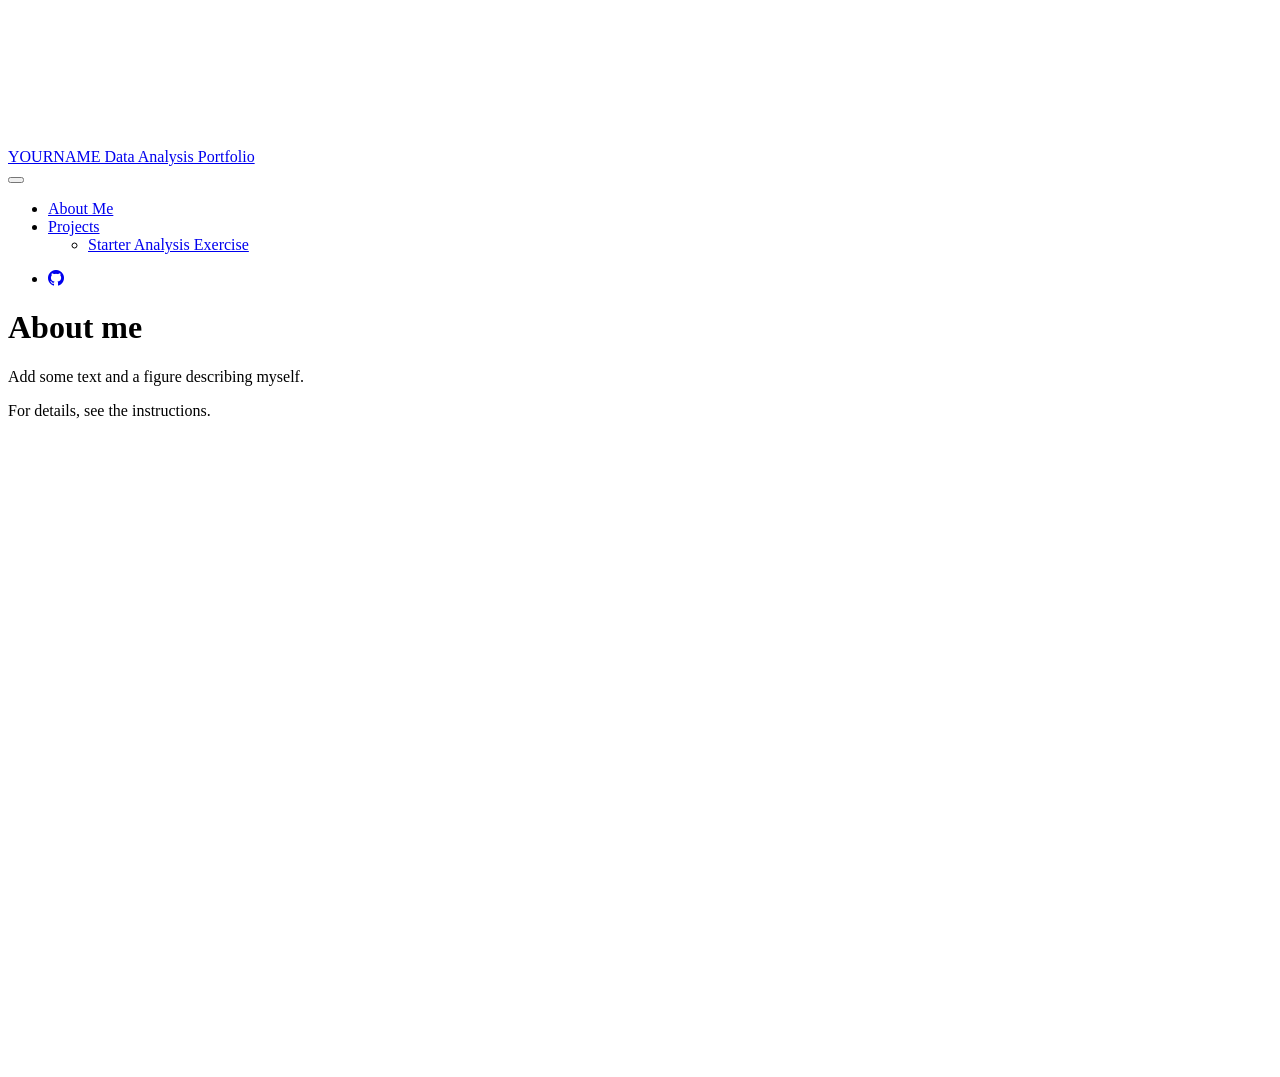
==== docs/aboutme.html @ 46bd7999 "Initial commit" ====
<!DOCTYPE html>
<html xmlns="http://www.w3.org/1999/xhtml" lang="en" xml:lang="en"><head>

<meta charset="utf-8">
<meta name="generator" content="quarto-1.8.26">

<meta name="viewport" content="width=device-width, initial-scale=1.0, user-scalable=yes">


<title>About me – YOURNAME Data Analysis Portfolio</title>
<style>
code{white-space: pre-wrap;}
span.smallcaps{font-variant: small-caps;}
div.columns{display: flex; gap: min(4vw, 1.5em);}
div.column{flex: auto; overflow-x: auto;}
div.hanging-indent{margin-left: 1.5em; text-indent: -1.5em;}
ul.task-list{list-style: none;}
ul.task-list li input[type="checkbox"] {
  width: 0.8em;
  margin: 0 0.8em 0.2em -1em; /* quarto-specific, see https://github.com/quarto-dev/quarto-cli/issues/4556 */ 
  vertical-align: middle;
}
</style>


<script src="site_libs/quarto-nav/quarto-nav.js"></script>
<script src="site_libs/quarto-nav/headroom.min.js"></script>
<script src="site_libs/clipboard/clipboard.min.js"></script>
<script src="site_libs/quarto-search/autocomplete.umd.js"></script>
<script src="site_libs/quarto-search/fuse.min.js"></script>
<script src="site_libs/quarto-search/quarto-search.js"></script>
<meta name="quarto:offset" content="./">
<script src="site_libs/quarto-html/quarto.js" type="module"></script>
<script src="site_libs/quarto-html/tabsets/tabsets.js" type="module"></script>
<script src="site_libs/quarto-html/axe/axe-check.js" type="module"></script>
<script src="site_libs/quarto-html/popper.min.js"></script>
<script src="site_libs/quarto-html/tippy.umd.min.js"></script>
<script src="site_libs/quarto-html/anchor.min.js"></script>
<link href="site_libs/quarto-html/tippy.css" rel="stylesheet">
<link href="site_libs/quarto-html/quarto-syntax-highlighting-587c61ba64f3a5504c4d52d930310e48.css" rel="stylesheet" id="quarto-text-highlighting-styles">
<script src="site_libs/bootstrap/bootstrap.min.js"></script>
<link href="site_libs/bootstrap/bootstrap-icons.css" rel="stylesheet">
<link href="site_libs/bootstrap/bootstrap-e31584831b205ffbb2d98406f31c2a5b.min.css" rel="stylesheet" append-hash="true" id="quarto-bootstrap" data-mode="light">
<script id="quarto-search-options" type="application/json">{
  "location": "navbar",
  "copy-button": false,
  "collapse-after": 3,
  "panel-placement": "end",
  "type": "overlay",
  "limit": 50,
  "keyboard-shortcut": [
    "f",
    "/",
    "s"
  ],
  "show-item-context": false,
  "language": {
    "search-no-results-text": "No results",
    "search-matching-documents-text": "matching documents",
    "search-copy-link-title": "Copy link to search",
    "search-hide-matches-text": "Hide additional matches",
    "search-more-match-text": "more match in this document",
    "search-more-matches-text": "more matches in this document",
    "search-clear-button-title": "Clear",
    "search-text-placeholder": "",
    "search-detached-cancel-button-title": "Cancel",
    "search-submit-button-title": "Submit",
    "search-label": "Search"
  }
}</script>


<link rel="stylesheet" href="styles.css">
</head>

<body class="nav-fixed fullcontent quarto-light">

<div id="quarto-search-results"></div>
  <header id="quarto-header" class="headroom fixed-top">
    <nav class="navbar navbar-expand-lg " data-bs-theme="dark">
      <div class="navbar-container container-fluid">
      <div class="navbar-brand-container mx-auto">
    <a class="navbar-brand" href="./index.html">
    <span class="navbar-title">YOURNAME Data Analysis Portfolio</span>
    </a>
  </div>
            <div id="quarto-search" class="" title="Search"></div>
          <button class="navbar-toggler" type="button" data-bs-toggle="collapse" data-bs-target="#navbarCollapse" aria-controls="navbarCollapse" role="menu" aria-expanded="false" aria-label="Toggle navigation" onclick="if (window.quartoToggleHeadroom) { window.quartoToggleHeadroom(); }">
  <span class="navbar-toggler-icon"></span>
</button>
          <div class="collapse navbar-collapse" id="navbarCollapse">
            <ul class="navbar-nav navbar-nav-scroll me-auto">
  <li class="nav-item">
    <a class="nav-link active" href="./aboutme.html" aria-current="page"> 
<span class="menu-text">About Me</span></a>
  </li>  
  <li class="nav-item dropdown ">
    <a class="nav-link dropdown-toggle" href="#" id="nav-menu-projects" role="link" data-bs-toggle="dropdown" aria-expanded="false">
 <span class="menu-text">Projects</span>
    </a>
    <ul class="dropdown-menu" aria-labelledby="nav-menu-projects">    
        <li>
    <a class="dropdown-item" href="./starter-analysis-exercise/starter-analysis-exercise.html">
 <span class="dropdown-text">Starter Analysis Exercise</span></a>
  </li>  
    </ul>
  </li>
</ul>
            <ul class="navbar-nav navbar-nav-scroll ms-auto">
  <li class="nav-item compact">
    <a class="nav-link" href="./URL-TO-THIS-REPOSITORY-HERE"> <i class="bi bi-github" role="img">
</i> 
<span class="menu-text"></span></a>
  </li>  
</ul>
          </div> <!-- /navcollapse -->
            <div class="quarto-navbar-tools">
</div>
      </div> <!-- /container-fluid -->
    </nav>
</header>
<!-- content -->
<div id="quarto-content" class="quarto-container page-columns page-rows-contents page-layout-article page-navbar">
<!-- sidebar -->
<!-- margin-sidebar -->
    
<!-- main -->
<main class="content" id="quarto-document-content">

<header id="title-block-header" class="quarto-title-block default">
<div class="quarto-title">
<h1 class="title">About me</h1>
</div>



<div class="quarto-title-meta">

    
  
    
  </div>
  


</header>


<p>Add some text and a figure describing myself.</p>
<p>For details, see the instructions.</p>



</main> <!-- /main -->
<script id="quarto-html-after-body" type="application/javascript">
  window.document.addEventListener("DOMContentLoaded", function (event) {
    const icon = "";
    const anchorJS = new window.AnchorJS();
    anchorJS.options = {
      placement: 'right',
      icon: icon
    };
    anchorJS.add('.anchored');
    const isCodeAnnotation = (el) => {
      for (const clz of el.classList) {
        if (clz.startsWith('code-annotation-')) {                     
          return true;
        }
      }
      return false;
    }
    const onCopySuccess = function(e) {
      // button target
      const button = e.trigger;
      // don't keep focus
      button.blur();
      // flash "checked"
      button.classList.add('code-copy-button-checked');
      var currentTitle = button.getAttribute("title");
      button.setAttribute("title", "Copied!");
      let tooltip;
      if (window.bootstrap) {
        button.setAttribute("data-bs-toggle", "tooltip");
        button.setAttribute("data-bs-placement", "left");
        button.setAttribute("data-bs-title", "Copied!");
        tooltip = new bootstrap.Tooltip(button, 
          { trigger: "manual", 
            customClass: "code-copy-button-tooltip",
            offset: [0, -8]});
        tooltip.show();    
      }
      setTimeout(function() {
        if (tooltip) {
          tooltip.hide();
          button.removeAttribute("data-bs-title");
          button.removeAttribute("data-bs-toggle");
          button.removeAttribute("data-bs-placement");
        }
        button.setAttribute("title", currentTitle);
        button.classList.remove('code-copy-button-checked');
      }, 1000);
      // clear code selection
      e.clearSelection();
    }
    const getTextToCopy = function(trigger) {
      const outerScaffold = trigger.parentElement.cloneNode(true);
      const codeEl = outerScaffold.querySelector('code');
      for (const childEl of codeEl.children) {
        if (isCodeAnnotation(childEl)) {
          childEl.remove();
        }
      }
      return codeEl.innerText;
    }
    const clipboard = new window.ClipboardJS('.code-copy-button:not([data-in-quarto-modal])', {
      text: getTextToCopy
    });
    clipboard.on('success', onCopySuccess);
    if (window.document.getElementById('quarto-embedded-source-code-modal')) {
      const clipboardModal = new window.ClipboardJS('.code-copy-button[data-in-quarto-modal]', {
        text: getTextToCopy,
        container: window.document.getElementById('quarto-embedded-source-code-modal')
      });
      clipboardModal.on('success', onCopySuccess);
    }
      var localhostRegex = new RegExp(/^(?:http|https):\/\/localhost\:?[0-9]*\//);
      var mailtoRegex = new RegExp(/^mailto:/);
        var filterRegex = new RegExp('/' + window.location.host + '/');
      var isInternal = (href) => {
          return filterRegex.test(href) || localhostRegex.test(href) || mailtoRegex.test(href);
      }
      // Inspect non-navigation links and adorn them if external
     var links = window.document.querySelectorAll('a[href]:not(.nav-link):not(.navbar-brand):not(.toc-action):not(.sidebar-link):not(.sidebar-item-toggle):not(.pagination-link):not(.no-external):not([aria-hidden]):not(.dropdown-item):not(.quarto-navigation-tool):not(.about-link)');
      for (var i=0; i<links.length; i++) {
        const link = links[i];
        if (!isInternal(link.href)) {
          // undo the damage that might have been done by quarto-nav.js in the case of
          // links that we want to consider external
          if (link.dataset.originalHref !== undefined) {
            link.href = link.dataset.originalHref;
          }
        }
      }
    function tippyHover(el, contentFn, onTriggerFn, onUntriggerFn) {
      const config = {
        allowHTML: true,
        maxWidth: 500,
        delay: 100,
        arrow: false,
        appendTo: function(el) {
            return el.parentElement;
        },
        interactive: true,
        interactiveBorder: 10,
        theme: 'quarto',
        placement: 'bottom-start',
      };
      if (contentFn) {
        config.content = contentFn;
      }
      if (onTriggerFn) {
        config.onTrigger = onTriggerFn;
      }
      if (onUntriggerFn) {
        config.onUntrigger = onUntriggerFn;
      }
      window.tippy(el, config); 
    }
    const noterefs = window.document.querySelectorAll('a[role="doc-noteref"]');
    for (var i=0; i<noterefs.length; i++) {
      const ref = noterefs[i];
      tippyHover(ref, function() {
        // use id or data attribute instead here
        let href = ref.getAttribute('data-footnote-href') || ref.getAttribute('href');
        try { href = new URL(href).hash; } catch {}
        const id = href.replace(/^#\/?/, "");
        const note = window.document.getElementById(id);
        if (note) {
          return note.innerHTML;
        } else {
          return "";
        }
      });
    }
    const xrefs = window.document.querySelectorAll('a.quarto-xref');
    const processXRef = (id, note) => {
      // Strip column container classes
      const stripColumnClz = (el) => {
        el.classList.remove("page-full", "page-columns");
        if (el.children) {
          for (const child of el.children) {
            stripColumnClz(child);
          }
        }
      }
      stripColumnClz(note)
      if (id === null || id.startsWith('sec-')) {
        // Special case sections, only their first couple elements
        const container = document.createElement("div");
        if (note.children && note.children.length > 2) {
          container.appendChild(note.children[0].cloneNode(true));
          for (let i = 1; i < note.children.length; i++) {
            const child = note.children[i];
            if (child.tagName === "P" && child.innerText === "") {
              continue;
            } else {
              container.appendChild(child.cloneNode(true));
              break;
            }
          }
          if (window.Quarto?.typesetMath) {
            window.Quarto.typesetMath(container);
          }
          return container.innerHTML
        } else {
          if (window.Quarto?.typesetMath) {
            window.Quarto.typesetMath(note);
          }
          return note.innerHTML;
        }
      } else {
        // Remove any anchor links if they are present
        const anchorLink = note.querySelector('a.anchorjs-link');
        if (anchorLink) {
          anchorLink.remove();
        }
        if (window.Quarto?.typesetMath) {
          window.Quarto.typesetMath(note);
        }
        if (note.classList.contains("callout")) {
          return note.outerHTML;
        } else {
          return note.innerHTML;
        }
      }
    }
    for (var i=0; i<xrefs.length; i++) {
      const xref = xrefs[i];
      tippyHover(xref, undefined, function(instance) {
        instance.disable();
        let url = xref.getAttribute('href');
        let hash = undefined; 
        if (url.startsWith('#')) {
          hash = url;
        } else {
          try { hash = new URL(url).hash; } catch {}
        }
        if (hash) {
          const id = hash.replace(/^#\/?/, "");
          const note = window.document.getElementById(id);
          if (note !== null) {
            try {
              const html = processXRef(id, note.cloneNode(true));
              instance.setContent(html);
            } finally {
              instance.enable();
              instance.show();
            }
          } else {
            // See if we can fetch this
            fetch(url.split('#')[0])
            .then(res => res.text())
            .then(html => {
              const parser = new DOMParser();
              const htmlDoc = parser.parseFromString(html, "text/html");
              const note = htmlDoc.getElementById(id);
              if (note !== null) {
                const html = processXRef(id, note);
                instance.setContent(html);
              } 
            }).finally(() => {
              instance.enable();
              instance.show();
            });
          }
        } else {
          // See if we can fetch a full url (with no hash to target)
          // This is a special case and we should probably do some content thinning / targeting
          fetch(url)
          .then(res => res.text())
          .then(html => {
            const parser = new DOMParser();
            const htmlDoc = parser.parseFromString(html, "text/html");
            const note = htmlDoc.querySelector('main.content');
            if (note !== null) {
              // This should only happen for chapter cross references
              // (since there is no id in the URL)
              // remove the first header
              if (note.children.length > 0 && note.children[0].tagName === "HEADER") {
                note.children[0].remove();
              }
              const html = processXRef(null, note);
              instance.setContent(html);
            } 
          }).finally(() => {
            instance.enable();
            instance.show();
          });
        }
      }, function(instance) {
      });
    }
        let selectedAnnoteEl;
        const selectorForAnnotation = ( cell, annotation) => {
          let cellAttr = 'data-code-cell="' + cell + '"';
          let lineAttr = 'data-code-annotation="' +  annotation + '"';
          const selector = 'span[' + cellAttr + '][' + lineAttr + ']';
          return selector;
        }
        const selectCodeLines = (annoteEl) => {
          const doc = window.document;
          const targetCell = annoteEl.getAttribute("data-target-cell");
          const targetAnnotation = annoteEl.getAttribute("data-target-annotation");
          const annoteSpan = window.document.querySelector(selectorForAnnotation(targetCell, targetAnnotation));
          const lines = annoteSpan.getAttribute("data-code-lines").split(",");
          const lineIds = lines.map((line) => {
            return targetCell + "-" + line;
          })
          let top = null;
          let height = null;
          let parent = null;
          if (lineIds.length > 0) {
              //compute the position of the single el (top and bottom and make a div)
              const el = window.document.getElementById(lineIds[0]);
              top = el.offsetTop;
              height = el.offsetHeight;
              parent = el.parentElement.parentElement;
            if (lineIds.length > 1) {
              const lastEl = window.document.getElementById(lineIds[lineIds.length - 1]);
              const bottom = lastEl.offsetTop + lastEl.offsetHeight;
              height = bottom - top;
            }
            if (top !== null && height !== null && parent !== null) {
              // cook up a div (if necessary) and position it 
              let div = window.document.getElementById("code-annotation-line-highlight");
              if (div === null) {
                div = window.document.createElement("div");
                div.setAttribute("id", "code-annotation-line-highlight");
                div.style.position = 'absolute';
                parent.appendChild(div);
              }
              div.style.top = top - 2 + "px";
              div.style.height = height + 4 + "px";
              div.style.left = 0;
              let gutterDiv = window.document.getElementById("code-annotation-line-highlight-gutter");
              if (gutterDiv === null) {
                gutterDiv = window.document.createElement("div");
                gutterDiv.setAttribute("id", "code-annotation-line-highlight-gutter");
                gutterDiv.style.position = 'absolute';
                const codeCell = window.document.getElementById(targetCell);
                const gutter = codeCell.querySelector('.code-annotation-gutter');
                gutter.appendChild(gutterDiv);
              }
              gutterDiv.style.top = top - 2 + "px";
              gutterDiv.style.height = height + 4 + "px";
            }
            selectedAnnoteEl = annoteEl;
          }
        };
        const unselectCodeLines = () => {
          const elementsIds = ["code-annotation-line-highlight", "code-annotation-line-highlight-gutter"];
          elementsIds.forEach((elId) => {
            const div = window.document.getElementById(elId);
            if (div) {
              div.remove();
            }
          });
          selectedAnnoteEl = undefined;
        };
          // Handle positioning of the toggle
      window.addEventListener(
        "resize",
        throttle(() => {
          elRect = undefined;
          if (selectedAnnoteEl) {
            selectCodeLines(selectedAnnoteEl);
          }
        }, 10)
      );
      function throttle(fn, ms) {
      let throttle = false;
      let timer;
        return (...args) => {
          if(!throttle) { // first call gets through
              fn.apply(this, args);
              throttle = true;
          } else { // all the others get throttled
              if(timer) clearTimeout(timer); // cancel #2
              timer = setTimeout(() => {
                fn.apply(this, args);
                timer = throttle = false;
              }, ms);
          }
        };
      }
        // Attach click handler to the DT
        const annoteDls = window.document.querySelectorAll('dt[data-target-cell]');
        for (const annoteDlNode of annoteDls) {
          annoteDlNode.addEventListener('click', (event) => {
            const clickedEl = event.target;
            if (clickedEl !== selectedAnnoteEl) {
              unselectCodeLines();
              const activeEl = window.document.querySelector('dt[data-target-cell].code-annotation-active');
              if (activeEl) {
                activeEl.classList.remove('code-annotation-active');
              }
              selectCodeLines(clickedEl);
              clickedEl.classList.add('code-annotation-active');
            } else {
              // Unselect the line
              unselectCodeLines();
              clickedEl.classList.remove('code-annotation-active');
            }
          });
        }
    const findCites = (el) => {
      const parentEl = el.parentElement;
      if (parentEl) {
        const cites = parentEl.dataset.cites;
        if (cites) {
          return {
            el,
            cites: cites.split(' ')
          };
        } else {
          return findCites(el.parentElement)
        }
      } else {
        return undefined;
      }
    };
    var bibliorefs = window.document.querySelectorAll('a[role="doc-biblioref"]');
    for (var i=0; i<bibliorefs.length; i++) {
      const ref = bibliorefs[i];
      const citeInfo = findCites(ref);
      if (citeInfo) {
        tippyHover(citeInfo.el, function() {
          var popup = window.document.createElement('div');
          citeInfo.cites.forEach(function(cite) {
            var citeDiv = window.document.createElement('div');
            citeDiv.classList.add('hanging-indent');
            citeDiv.classList.add('csl-entry');
            var biblioDiv = window.document.getElementById('ref-' + cite);
            if (biblioDiv) {
              citeDiv.innerHTML = biblioDiv.innerHTML;
            }
            popup.appendChild(citeDiv);
          });
          return popup.innerHTML;
        });
      }
    }
  });
  </script>
</div> <!-- /content -->




</body></html>
---- docs/site_libs/quarto-html/tippy.css ----
.tippy-box[data-animation=fade][data-state=hidden]{opacity:0}[data-tippy-root]{max-width:calc(100vw - 10px)}.tippy-box{position:relative;background-color:#333;color:#fff;border-radius:4px;font-size:14px;line-height:1.4;white-space:normal;outline:0;transition-property:transform,visibility,opacity}.tippy-box[data-placement^=top]>.tippy-arrow{bottom:0}.tippy-box[data-placement^=top]>.tippy-arrow:before{bottom:-7px;left:0;border-width:8px 8px 0;border-top-color:initial;transform-origin:center top}.tippy-box[data-placement^=bottom]>.tippy-arrow{top:0}.tippy-box[data-placement^=bottom]>.tippy-arrow:before{top:-7px;left:0;border-width:0 8px 8px;border-bottom-color:initial;transform-origin:center bottom}.tippy-box[data-placement^=left]>.tippy-arrow{right:0}.tippy-box[data-placement^=left]>.tippy-arrow:before{border-width:8px 0 8px 8px;border-left-color:initial;right:-7px;transform-origin:center left}.tippy-box[data-placement^=right]>.tippy-arrow{left:0}.tippy-box[data-placement^=right]>.tippy-arrow:before{left:-7px;border-width:8px 8px 8px 0;border-right-color:initial;transform-origin:center right}.tippy-box[data-inertia][data-state=visible]{transition-timing-function:cubic-bezier(.54,1.5,.38,1.11)}.tippy-arrow{width:16px;height:16px;color:#333}.tippy-arrow:before{content:"";position:absolute;border-color:transparent;border-style:solid}.tippy-content{position:relative;padding:5px 9px;z-index:1}
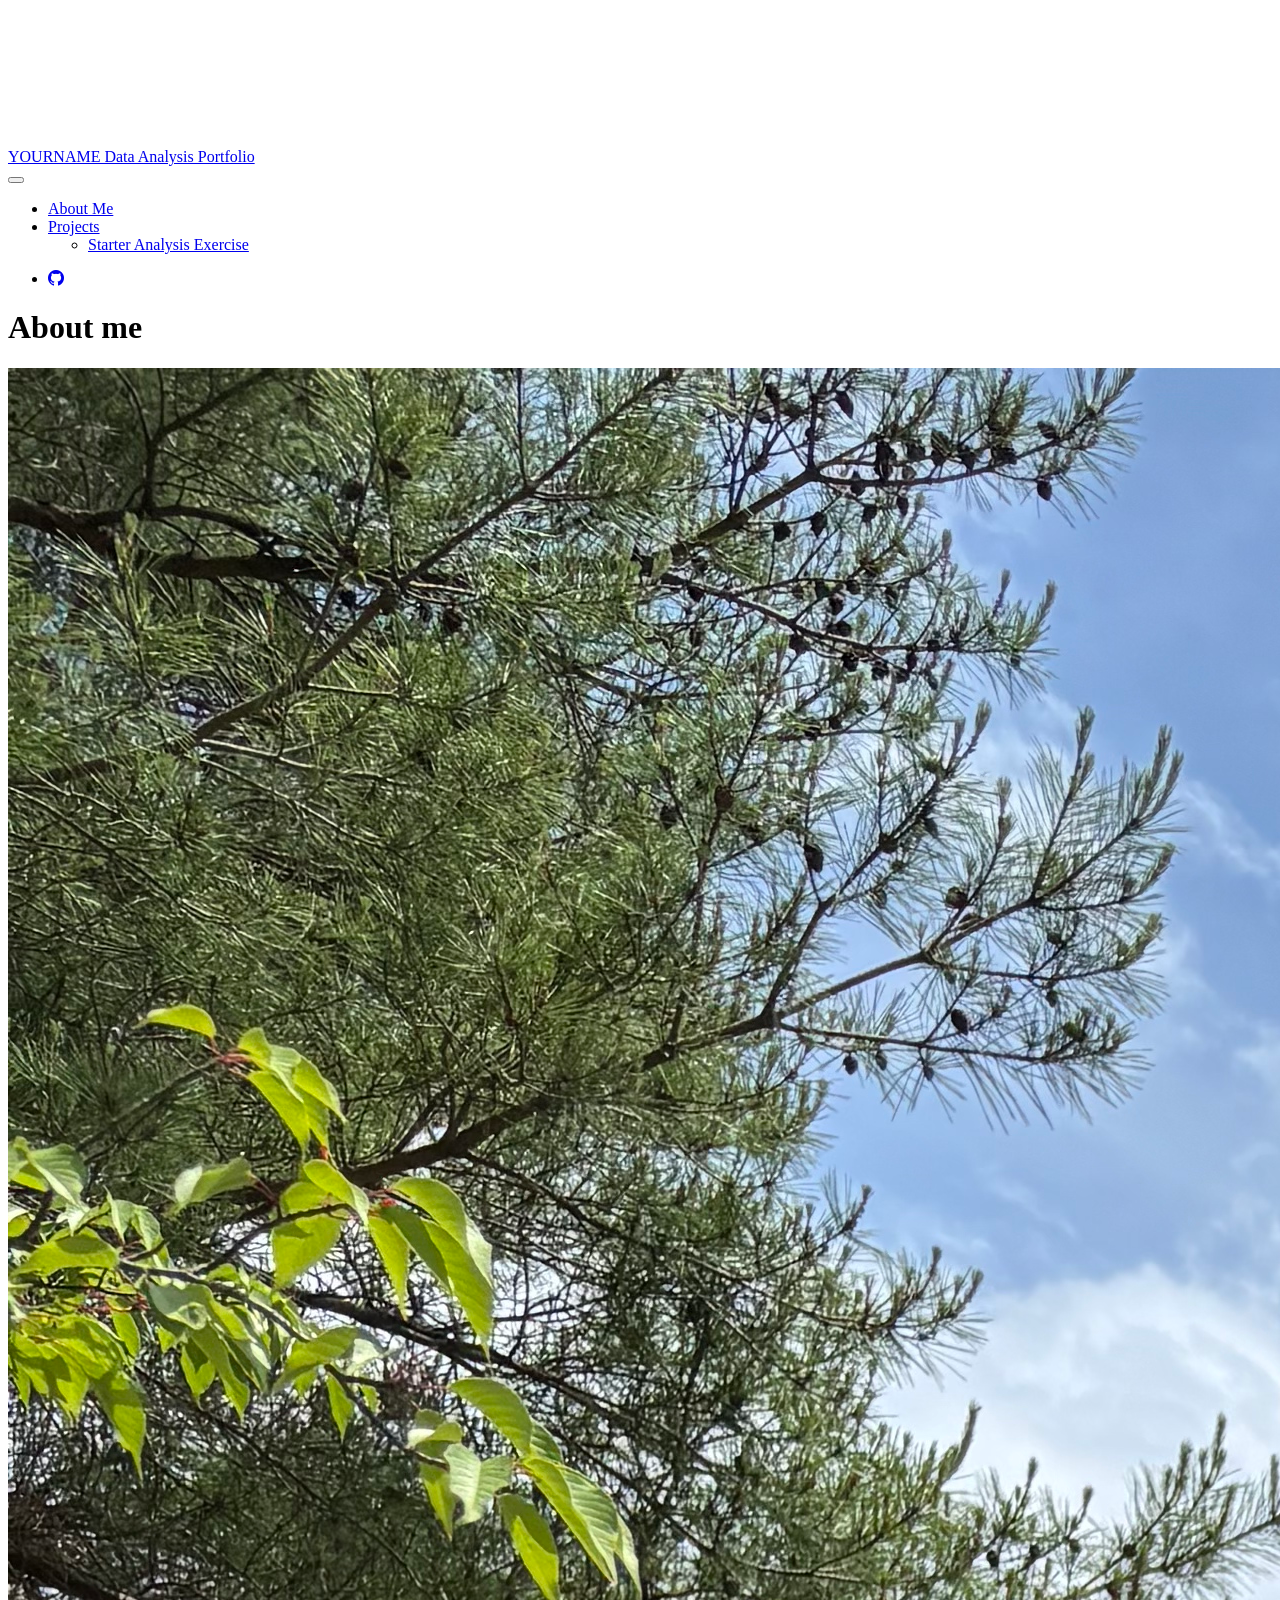
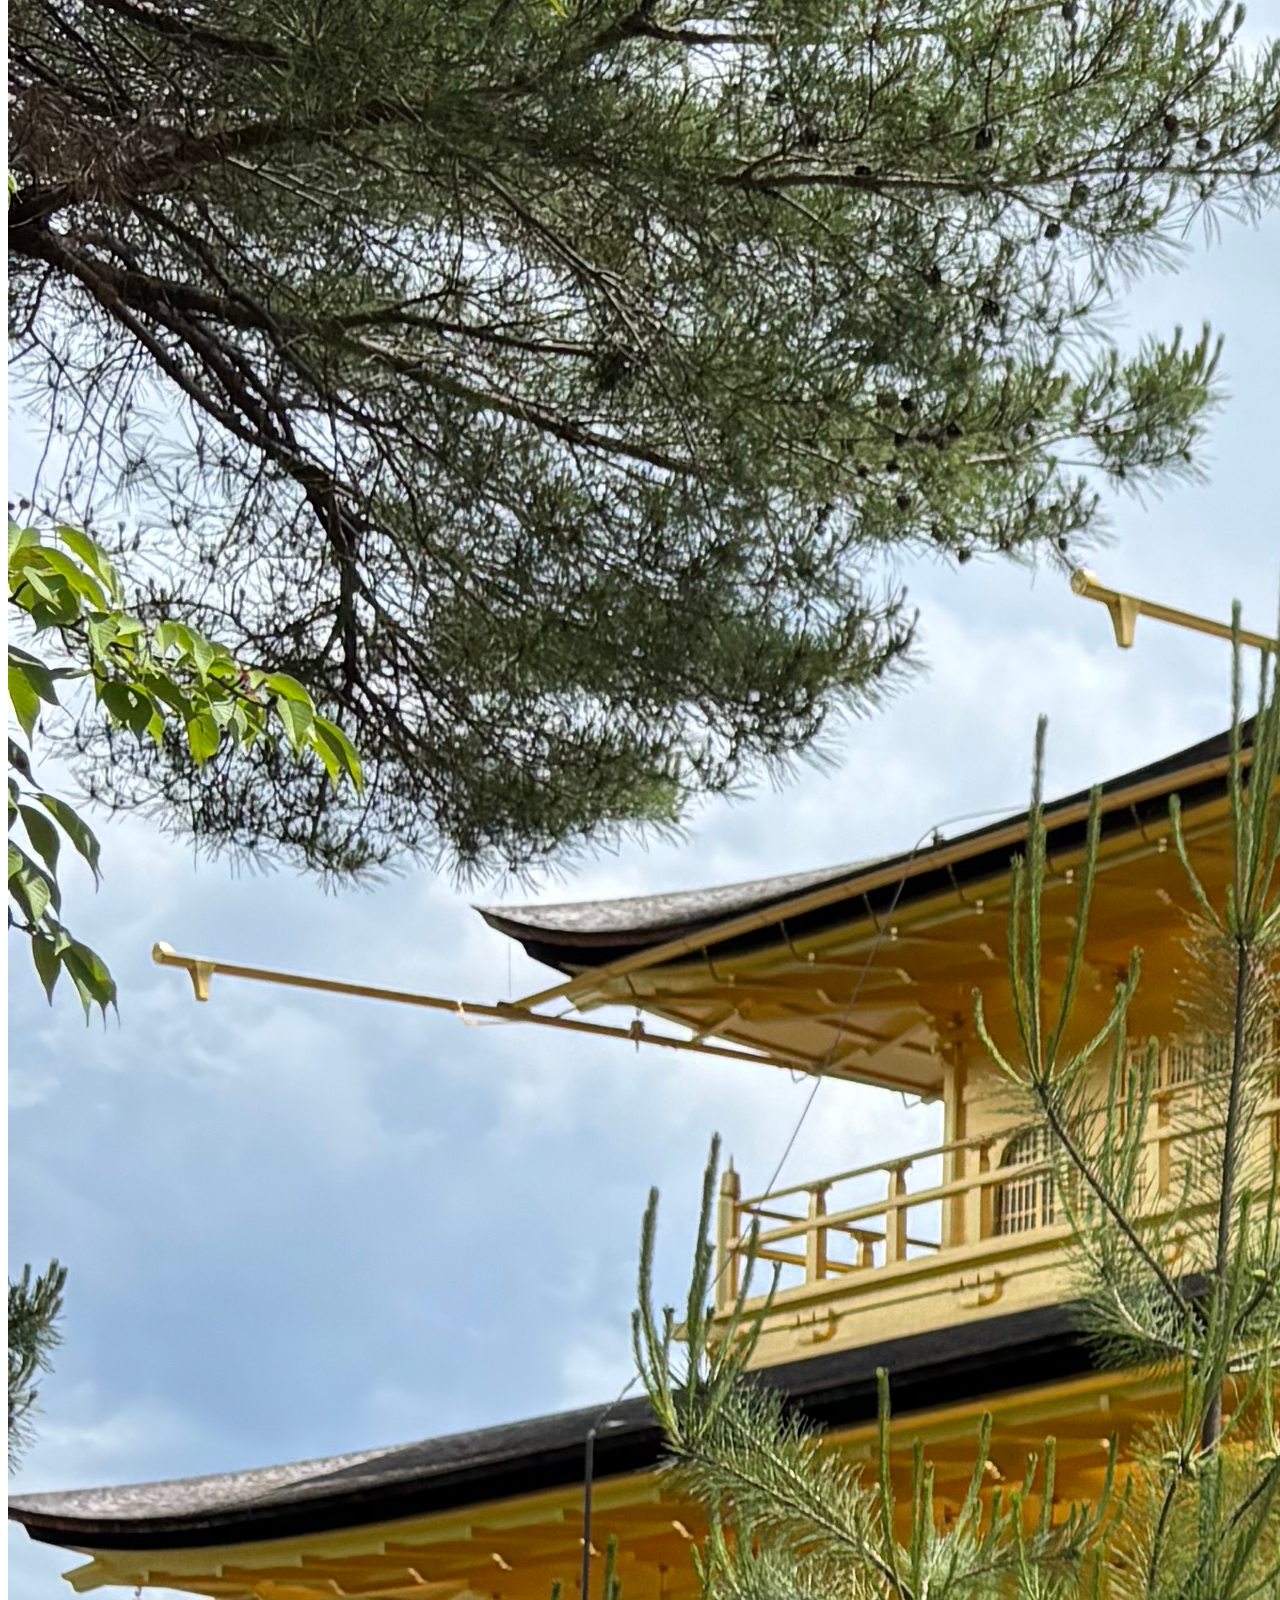
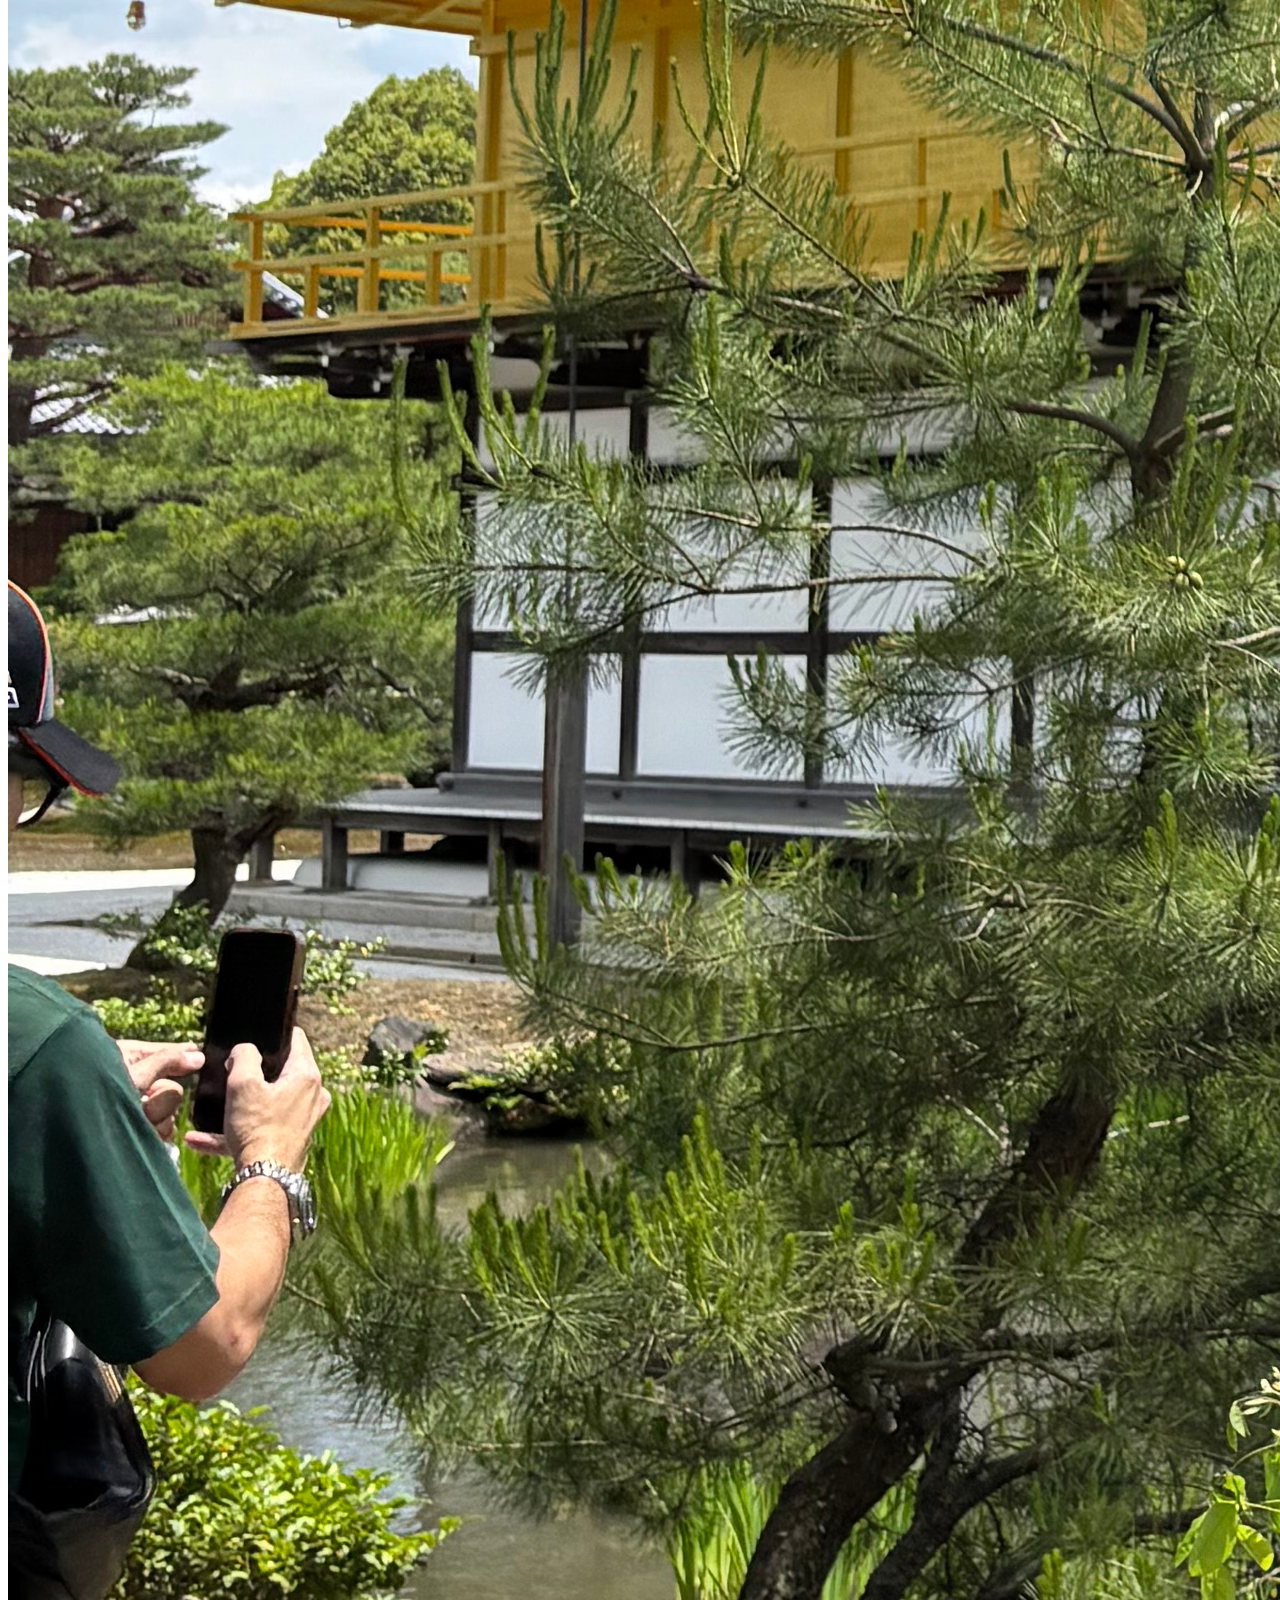
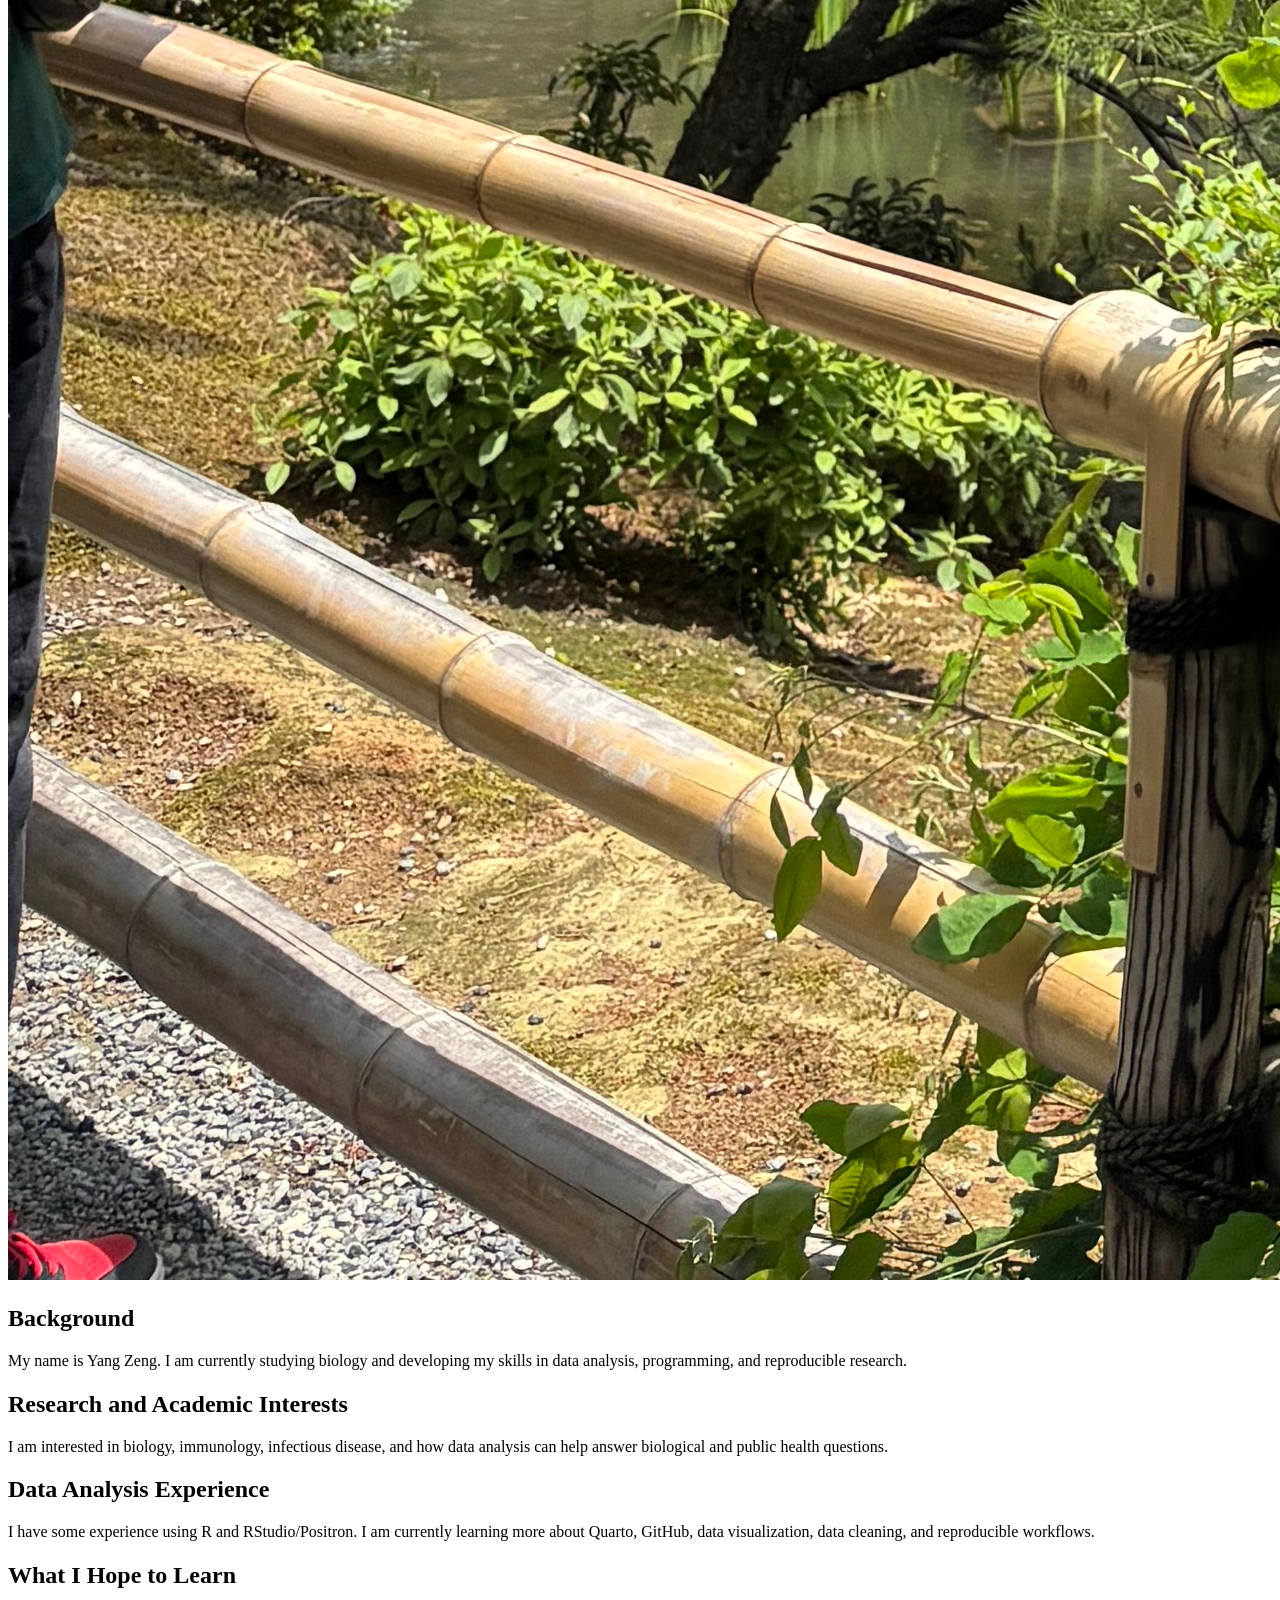
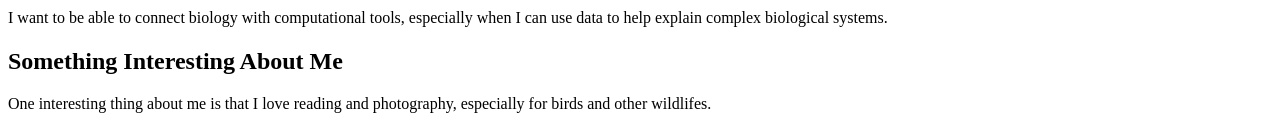
==== commit 2b441306: "Customize portfolio website" ====
--- a/docs/aboutme.html
+++ b/docs/aboutme.html
@@ -2,13 +2,16 @@
 <html xmlns="http://www.w3.org/1999/xhtml" lang="en" xml:lang="en"><head>
 
 <meta charset="utf-8">
-<meta name="generator" content="quarto-1.8.26">
+<meta name="generator" content="quarto-1.9.38">
 
 <meta name="viewport" content="width=device-width, initial-scale=1.0, user-scalable=yes">
 
 
 <title>About me – YOURNAME Data Analysis Portfolio</title>
 <style>
+/* Default styles provided by pandoc.
+** See https://pandoc.org/MANUAL.html#variables-for-html for config info.
+*/
 code{white-space: pre-wrap;}
 span.smallcaps{font-variant: small-caps;}
 div.columns{display: flex; gap: min(4vw, 1.5em);}
@@ -32,15 +35,14 @@
 <meta name="quarto:offset" content="./">
 <script src="site_libs/quarto-html/quarto.js" type="module"></script>
 <script src="site_libs/quarto-html/tabsets/tabsets.js" type="module"></script>
-<script src="site_libs/quarto-html/axe/axe-check.js" type="module"></script>
 <script src="site_libs/quarto-html/popper.min.js"></script>
 <script src="site_libs/quarto-html/tippy.umd.min.js"></script>
 <script src="site_libs/quarto-html/anchor.min.js"></script>
 <link href="site_libs/quarto-html/tippy.css" rel="stylesheet">
-<link href="site_libs/quarto-html/quarto-syntax-highlighting-587c61ba64f3a5504c4d52d930310e48.css" rel="stylesheet" id="quarto-text-highlighting-styles">
+<link href="site_libs/quarto-html/quarto-syntax-highlighting-15634bcf2e68342d4ad2dfa704d543f6.css" rel="stylesheet" id="quarto-text-highlighting-styles">
 <script src="site_libs/bootstrap/bootstrap.min.js"></script>
 <link href="site_libs/bootstrap/bootstrap-icons.css" rel="stylesheet">
-<link href="site_libs/bootstrap/bootstrap-e31584831b205ffbb2d98406f31c2a5b.min.css" rel="stylesheet" append-hash="true" id="quarto-bootstrap" data-mode="light">
+<link href="site_libs/bootstrap/bootstrap-a0f9fd0d421825b736dc1bbcbcba2219.min.css" rel="stylesheet" append-hash="true" id="quarto-bootstrap" data-mode="light">
 <script id="quarto-search-options" type="application/json">{
   "location": "navbar",
   "copy-button": false,
@@ -146,10 +148,29 @@
 </header>
 
 
-<p>Add some text and a figure describing myself.</p>
-<p>For details, see the instructions.</p>
-
-
+<p><img src="images/profile.jpg" class="img-fluid"></p>
+<section id="background" class="level2">
+<h2 class="anchored" data-anchor-id="background">Background</h2>
+<p>My name is Yang Zeng. I am currently studying biology and developing my skills in data analysis, programming, and reproducible research.</p>
+</section>
+<section id="research-and-academic-interests" class="level2">
+<h2 class="anchored" data-anchor-id="research-and-academic-interests">Research and Academic Interests</h2>
+<p>I am interested in biology, immunology, infectious disease, and how data analysis can help answer biological and public health questions.</p>
+</section>
+<section id="data-analysis-experience" class="level2">
+<h2 class="anchored" data-anchor-id="data-analysis-experience">Data Analysis Experience</h2>
+<p>I have some experience using R and RStudio/Positron. I am currently learning more about Quarto, GitHub, data visualization, data cleaning, and reproducible workflows.</p>
+</section>
+<section id="what-i-hope-to-learn" class="level2">
+<h2 class="anchored" data-anchor-id="what-i-hope-to-learn">What I Hope to Learn</h2>
+<p>I want to be able to connect biology with computational tools, especially when I can use data to help explain complex biological systems.</p>
+</section>
+<section id="something-interesting-about-me" class="level2">
+<h2 class="anchored" data-anchor-id="something-interesting-about-me">Something Interesting About Me</h2>
+<p>One interesting thing about me is that I love reading and photography, especially for birds and other wildlifes.</p>
+
+
+</section>
 
 </main> <!-- /main -->
 <script id="quarto-html-after-body" type="application/javascript">
--- a/docs/site_libs/quarto-html/quarto-syntax-highlighting-15634bcf2e68342d4ad2dfa704d543f6.css
+++ b/docs/site_libs/quarto-html/quarto-syntax-highlighting-15634bcf2e68342d4ad2dfa704d543f6.css
@@ -0,0 +1,236 @@
+/* quarto syntax highlight colors */
+:root {
+  --quarto-hl-ot-color: #003B4F;
+  --quarto-hl-at-color: #657422;
+  --quarto-hl-ss-color: #20794D;
+  --quarto-hl-an-color: #5E5E5E;
+  --quarto-hl-fu-color: #4758AB;
+  --quarto-hl-st-color: #20794D;
+  --quarto-hl-cf-color: #003B4F;
+  --quarto-hl-op-color: #5E5E5E;
+  --quarto-hl-er-color: #AD0000;
+  --quarto-hl-bn-color: #AD0000;
+  --quarto-hl-al-color: #AD0000;
+  --quarto-hl-va-color: #111111;
+  --quarto-hl-bu-color: inherit;
+  --quarto-hl-ex-color: inherit;
+  --quarto-hl-pp-color: #AD0000;
+  --quarto-hl-in-color: #5E5E5E;
+  --quarto-hl-vs-color: #20794D;
+  --quarto-hl-wa-color: #5E5E5E;
+  --quarto-hl-do-color: #5E5E5E;
+  --quarto-hl-im-color: #00769E;
+  --quarto-hl-ch-color: #20794D;
+  --quarto-hl-dt-color: #AD0000;
+  --quarto-hl-fl-color: #AD0000;
+  --quarto-hl-co-color: #5E5E5E;
+  --quarto-hl-cv-color: #5E5E5E;
+  --quarto-hl-cn-color: #8f5902;
+  --quarto-hl-sc-color: #5E5E5E;
+  --quarto-hl-dv-color: #AD0000;
+  --quarto-hl-kw-color: #003B4F;
+}
+
+/* other quarto variables */
+:root {
+  --quarto-font-monospace: SFMono-Regular, Menlo, Monaco, Consolas, "Liberation Mono", "Courier New", monospace;
+}
+
+/* syntax highlight based on Pandoc's rules */
+pre > code.sourceCode > span {
+  color: #003B4F;
+}
+
+code.sourceCode > span {
+  color: #003B4F;
+}
+
+div.sourceCode,
+div.sourceCode pre.sourceCode {
+  color: #003B4F;
+}
+
+/* Normal */
+code span {
+  color: #003B4F;
+}
+
+/* Alert */
+code span.al {
+  color: #AD0000;
+  font-style: inherit;
+}
+
+/* Annotation */
+code span.an {
+  color: #5E5E5E;
+  font-style: inherit;
+}
+
+/* Attribute */
+code span.at {
+  color: #657422;
+  font-style: inherit;
+}
+
+/* BaseN */
+code span.bn {
+  color: #AD0000;
+  font-style: inherit;
+}
+
+/* BuiltIn */
+code span.bu {
+  font-style: inherit;
+}
+
+/* ControlFlow */
+code span.cf {
+  color: #003B4F;
+  font-weight: bold;
+  font-style: inherit;
+}
+
+/* Char */
+code span.ch {
+  color: #20794D;
+  font-style: inherit;
+}
+
+/* Constant */
+code span.cn {
+  color: #8f5902;
+  font-style: inherit;
+}
+
+/* Comment */
+code span.co {
+  color: #5E5E5E;
+  font-style: inherit;
+}
+
+/* CommentVar */
+code span.cv {
+  color: #5E5E5E;
+  font-style: italic;
+}
+
+/* Documentation */
+code span.do {
+  color: #5E5E5E;
+  font-style: italic;
+}
+
+/* DataType */
+code span.dt {
+  color: #AD0000;
+  font-style: inherit;
+}
+
+/* DecVal */
+code span.dv {
+  color: #AD0000;
+  font-style: inherit;
+}
+
+/* Error */
+code span.er {
+  color: #AD0000;
+  font-style: inherit;
+}
+
+/* Extension */
+code span.ex {
+  font-style: inherit;
+}
+
+/* Float */
+code span.fl {
+  color: #AD0000;
+  font-style: inherit;
+}
+
+/* Function */
+code span.fu {
+  color: #4758AB;
+  font-style: inherit;
+}
+
+/* Import */
+code span.im {
+  color: #00769E;
+  font-style: inherit;
+}
+
+/* Information */
+code span.in {
+  color: #5E5E5E;
+  font-style: inherit;
+}
+
+/* Keyword */
+code span.kw {
+  color: #003B4F;
+  font-weight: bold;
+  font-style: inherit;
+}
+
+/* Operator */
+code span.op {
+  color: #5E5E5E;
+  font-style: inherit;
+}
+
+/* Other */
+code span.ot {
+  color: #003B4F;
+  font-style: inherit;
+}
+
+/* Preprocessor */
+code span.pp {
+  color: #AD0000;
+  font-style: inherit;
+}
+
+/* SpecialChar */
+code span.sc {
+  color: #5E5E5E;
+  font-style: inherit;
+}
+
+/* SpecialString */
+code span.ss {
+  color: #20794D;
+  font-style: inherit;
+}
+
+/* String */
+code span.st {
+  color: #20794D;
+  font-style: inherit;
+}
+
+/* Variable */
+code span.va {
+  color: #111111;
+  font-style: inherit;
+}
+
+/* VerbatimString */
+code span.vs {
+  color: #20794D;
+  font-style: inherit;
+}
+
+/* Warning */
+code span.wa {
+  color: #5E5E5E;
+  font-style: italic;
+}
+
+.prevent-inlining {
+  content: "</";
+}
+
+/*# sourceMappingURL=f23921c56f73e400b49028c9186a1aa0.css.map */
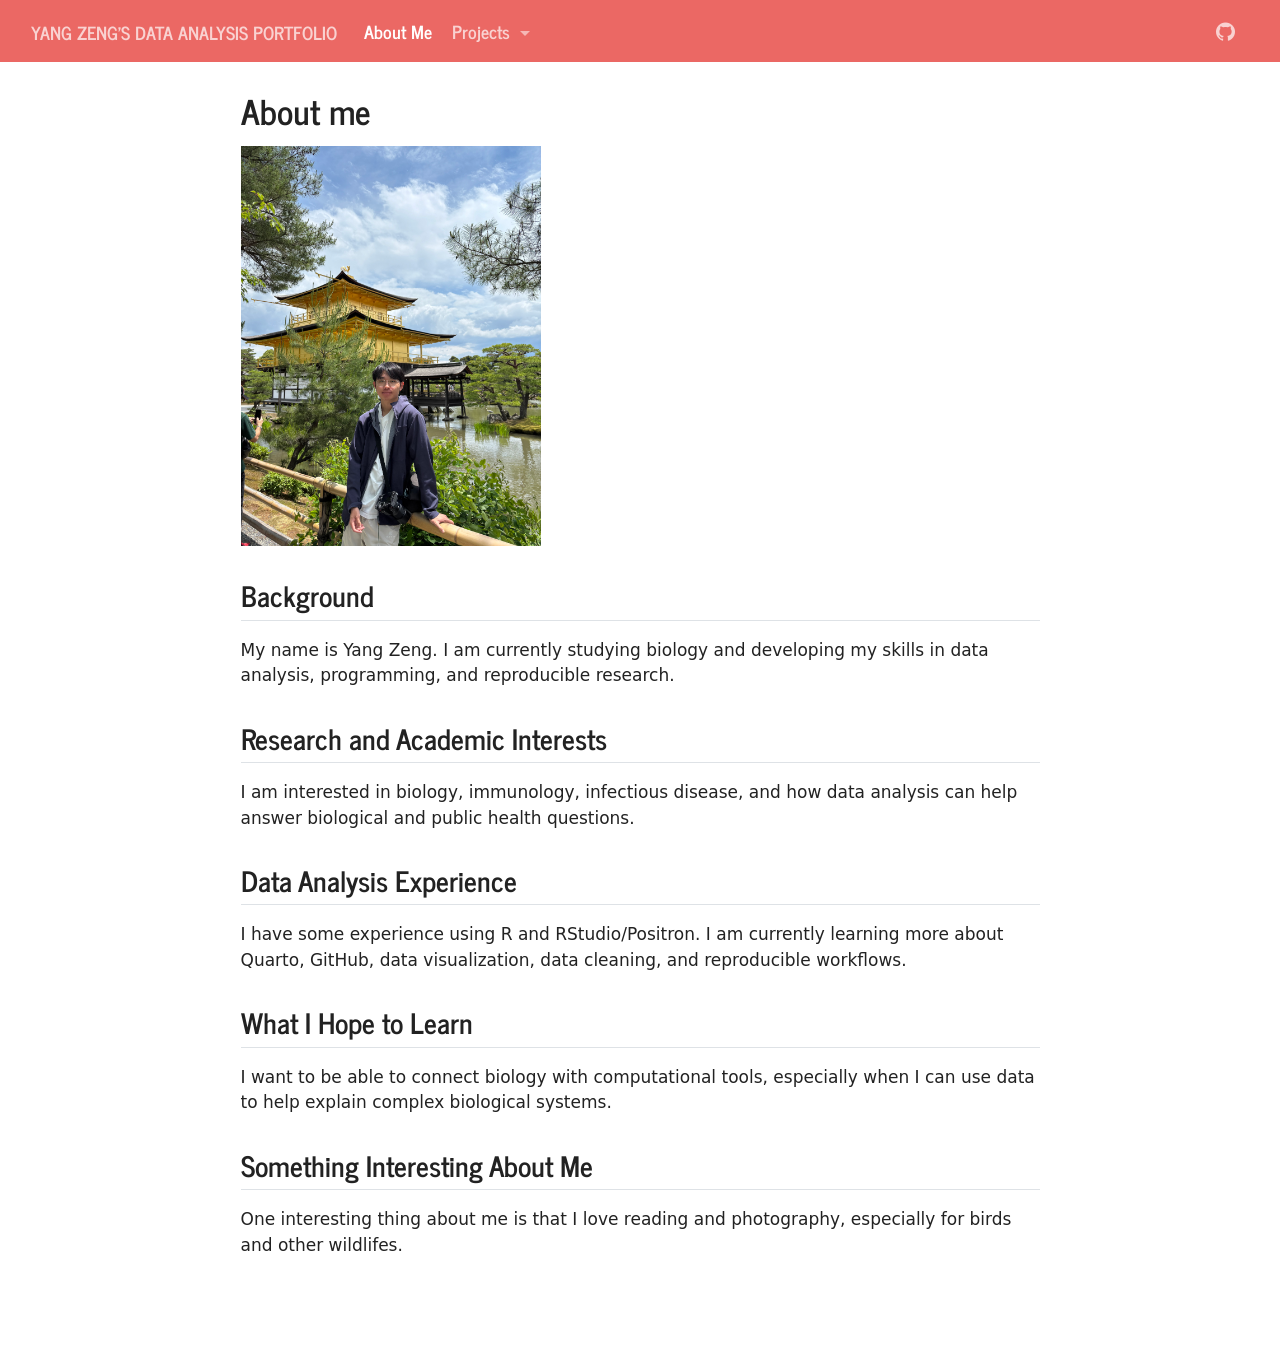
==== commit 80218ebb: "Custom 2" ====
--- a/docs/aboutme.html
+++ b/docs/aboutme.html
@@ -7,7 +7,7 @@
 <meta name="viewport" content="width=device-width, initial-scale=1.0, user-scalable=yes">
 
 
-<title>About me – YOURNAME Data Analysis Portfolio</title>
+<title>About me – Yang Zeng’s Data Analysis Portfolio</title>
 <style>
 /* Default styles provided by pandoc.
 ** See https://pandoc.org/MANUAL.html#variables-for-html for config info.
@@ -42,7 +42,7 @@
 <link href="site_libs/quarto-html/quarto-syntax-highlighting-15634bcf2e68342d4ad2dfa704d543f6.css" rel="stylesheet" id="quarto-text-highlighting-styles">
 <script src="site_libs/bootstrap/bootstrap.min.js"></script>
 <link href="site_libs/bootstrap/bootstrap-icons.css" rel="stylesheet">
-<link href="site_libs/bootstrap/bootstrap-a0f9fd0d421825b736dc1bbcbcba2219.min.css" rel="stylesheet" append-hash="true" id="quarto-bootstrap" data-mode="light">
+<link href="site_libs/bootstrap/bootstrap-d390f6b1bb233dafbd59a397b5af9ca7.min.css" rel="stylesheet" append-hash="true" id="quarto-bootstrap" data-mode="light">
 <script id="quarto-search-options" type="application/json">{
   "location": "navbar",
   "copy-button": false,
@@ -83,7 +83,7 @@
       <div class="navbar-container container-fluid">
       <div class="navbar-brand-container mx-auto">
     <a class="navbar-brand" href="./index.html">
-    <span class="navbar-title">YOURNAME Data Analysis Portfolio</span>
+    <span class="navbar-title">Yang Zeng’s Data Analysis Portfolio</span>
     </a>
   </div>
             <div id="quarto-search" class="" title="Search"></div>
@@ -110,7 +110,7 @@
 </ul>
             <ul class="navbar-nav navbar-nav-scroll ms-auto">
   <li class="nav-item compact">
-    <a class="nav-link" href="./URL-TO-THIS-REPOSITORY-HERE"> <i class="bi bi-github" role="img">
+    <a class="nav-link" href="https://github.com/yangyin-zeng/YangZeng-portfolio.git"> <i class="bi bi-github" role="img">
 </i> 
 <span class="menu-text"></span></a>
   </li>  
@@ -148,7 +148,7 @@
 </header>
 
 
-<p><img src="images/profile.jpg" class="img-fluid"></p>
+<p><img src="images/profile.jpg" class="img-fluid" width="300"></p>
 <section id="background" class="level2">
 <h2 class="anchored" data-anchor-id="background">Background</h2>
 <p>My name is Yang Zeng. I am currently studying biology and developing my skills in data analysis, programming, and reproducible research.</p>
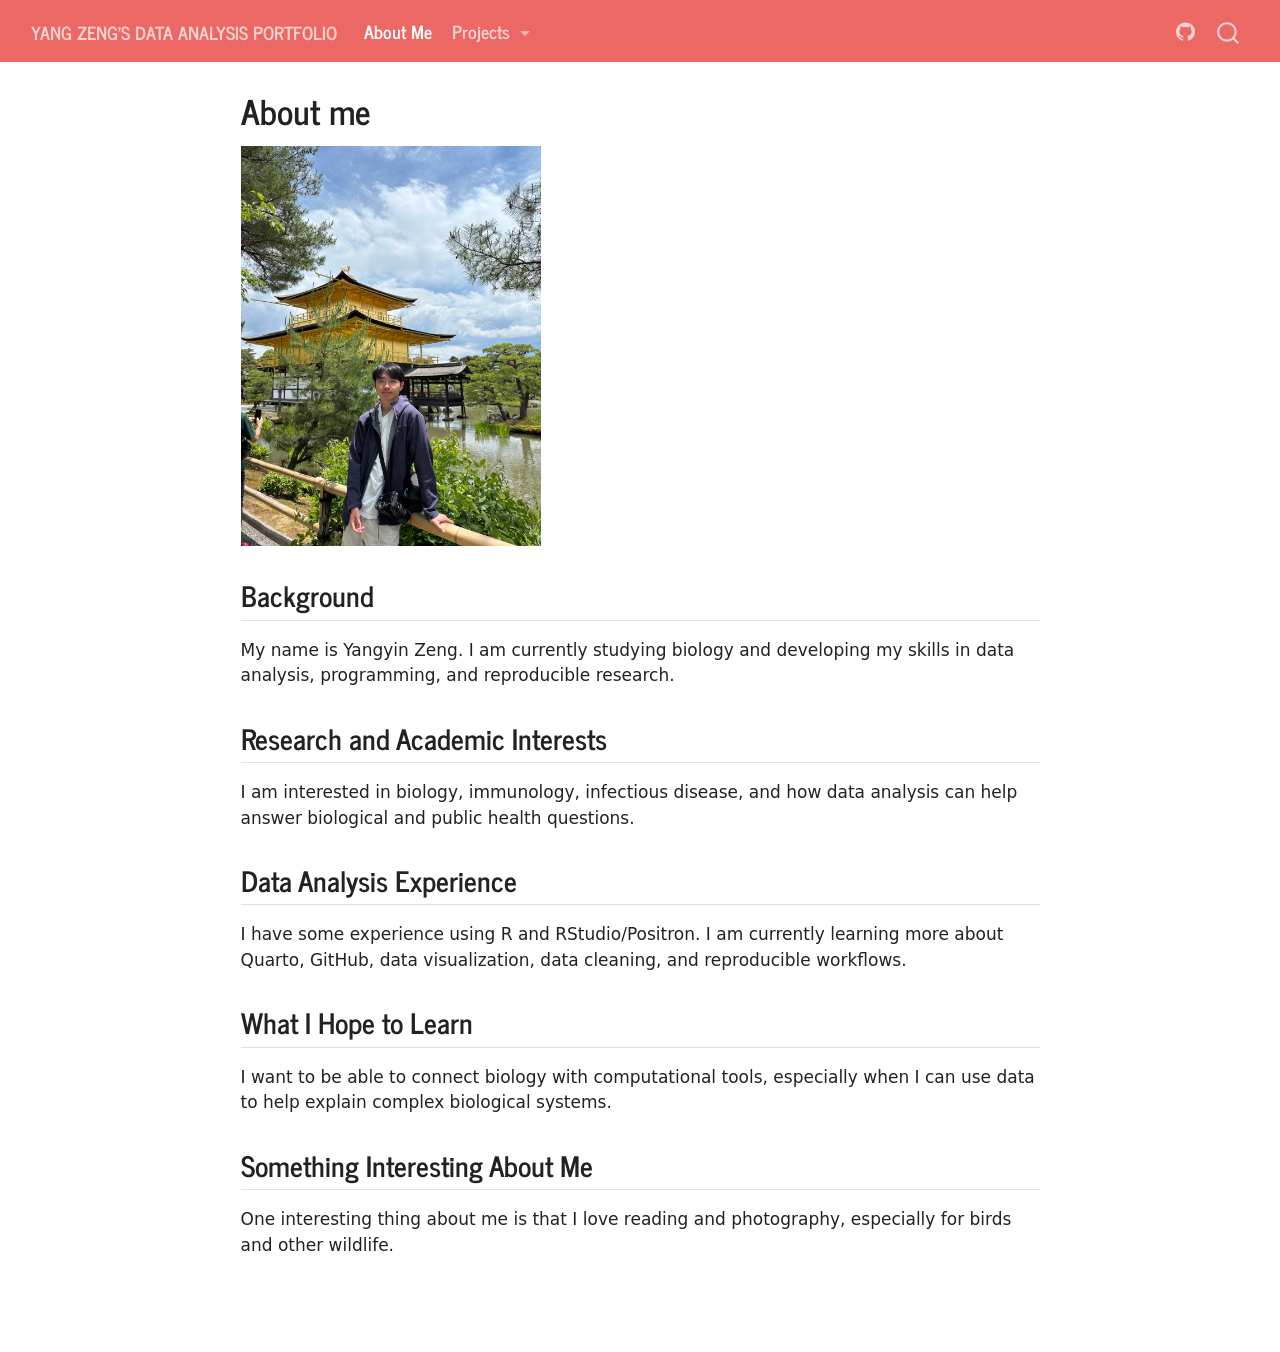
==== commit a7c6df40: "Codex polish" ====
--- a/docs/aboutme.html
+++ b/docs/aboutme.html
@@ -151,7 +151,7 @@
 <p><img src="images/profile.jpg" class="img-fluid" width="300"></p>
 <section id="background" class="level2">
 <h2 class="anchored" data-anchor-id="background">Background</h2>
-<p>My name is Yang Zeng. I am currently studying biology and developing my skills in data analysis, programming, and reproducible research.</p>
+<p>My name is Yangyin Zeng. I am currently studying biology and developing my skills in data analysis, programming, and reproducible research.</p>
 </section>
 <section id="research-and-academic-interests" class="level2">
 <h2 class="anchored" data-anchor-id="research-and-academic-interests">Research and Academic Interests</h2>
@@ -167,7 +167,7 @@
 </section>
 <section id="something-interesting-about-me" class="level2">
 <h2 class="anchored" data-anchor-id="something-interesting-about-me">Something Interesting About Me</h2>
-<p>One interesting thing about me is that I love reading and photography, especially for birds and other wildlifes.</p>
+<p>One interesting thing about me is that I love reading and photography, especially for birds and other wildlife.</p>
 
 
 </section>
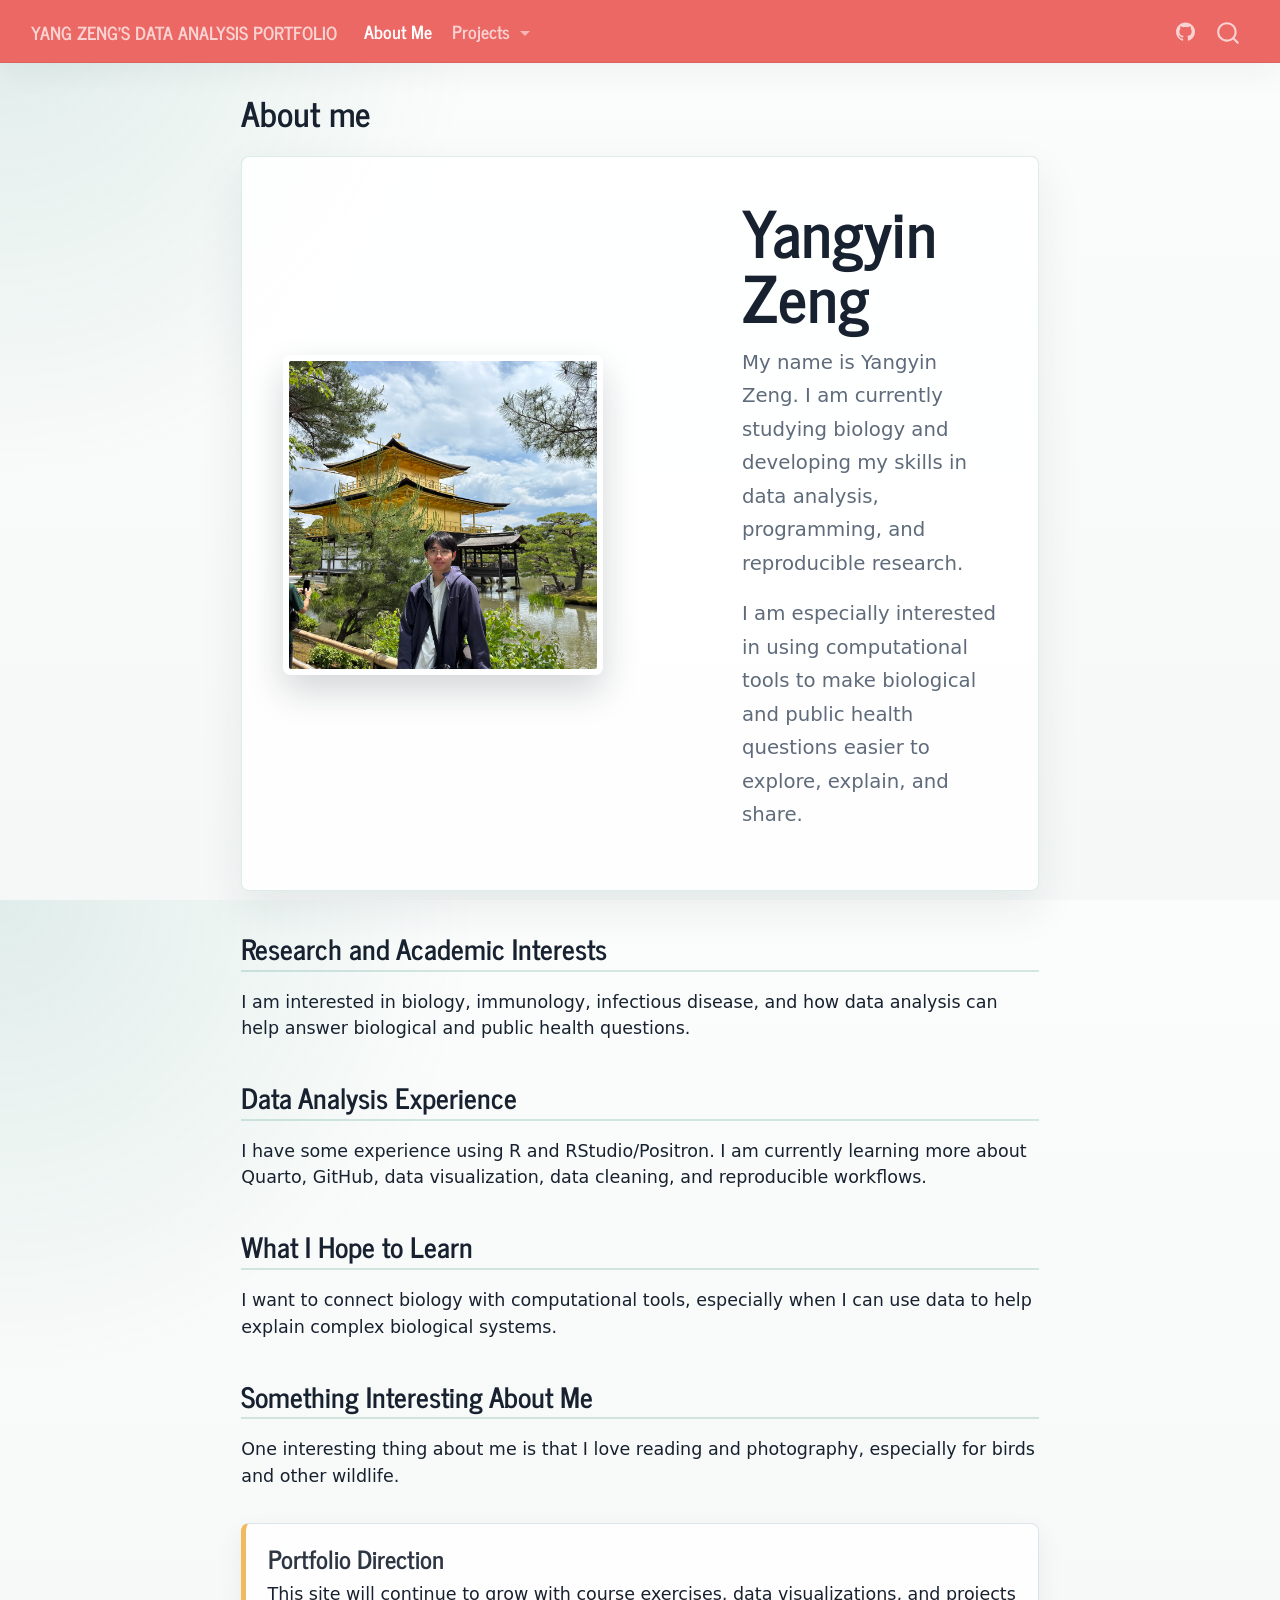
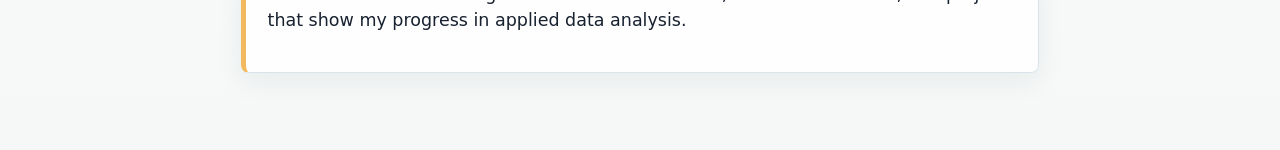
==== commit df93f210: "render" ====
--- a/docs/aboutme.html
+++ b/docs/aboutme.html
@@ -148,11 +148,16 @@
 </header>
 
 
-<p><img src="images/profile.jpg" class="img-fluid" width="300"></p>
-<section id="background" class="level2">
-<h2 class="anchored" data-anchor-id="background">Background</h2>
+<div class="about-header">
+<div class="about-image">
+<p><img src="images/profile.jpg" class="img-fluid" alt="Portrait of Yangyin Zeng"></p>
+</div>
+<section id="yangyin-zeng" class="level1 about-intro">
+<h1>Yangyin Zeng</h1>
 <p>My name is Yangyin Zeng. I am currently studying biology and developing my skills in data analysis, programming, and reproducible research.</p>
+<p>I am especially interested in using computational tools to make biological and public health questions easier to explore, explain, and share.</p>
 </section>
+</div>
 <section id="research-and-academic-interests" class="level2">
 <h2 class="anchored" data-anchor-id="research-and-academic-interests">Research and Academic Interests</h2>
 <p>I am interested in biology, immunology, infectious disease, and how data analysis can help answer biological and public health questions.</p>
@@ -163,11 +168,15 @@
 </section>
 <section id="what-i-hope-to-learn" class="level2">
 <h2 class="anchored" data-anchor-id="what-i-hope-to-learn">What I Hope to Learn</h2>
-<p>I want to be able to connect biology with computational tools, especially when I can use data to help explain complex biological systems.</p>
+<p>I want to connect biology with computational tools, especially when I can use data to help explain complex biological systems.</p>
 </section>
 <section id="something-interesting-about-me" class="level2">
 <h2 class="anchored" data-anchor-id="something-interesting-about-me">Something Interesting About Me</h2>
 <p>One interesting thing about me is that I love reading and photography, especially for birds and other wildlife.</p>
+<section id="portfolio-direction" class="level3 note-panel">
+<h3 class="anchored" data-anchor-id="portfolio-direction">Portfolio Direction</h3>
+<p>This site will continue to grow with course exercises, data visualizations, and projects that show my progress in applied data analysis.</p>
+</section>
 
 
 </section>
--- a/docs/styles.css
+++ b/docs/styles.css
@@ -0,0 +1,208 @@
+/* css styles */
+
+:root {
+  --ink: #18212f;
+  --muted: #5f6b7a;
+  --line: #dbe4ea;
+  --surface: #f7faf9;
+  --accent: #1f7a6b;
+  --accent-strong: #155c52;
+  --warm: #f3b95f;
+}
+
+body {
+  color: var(--ink);
+  background:
+    radial-gradient(circle at top left, rgba(31, 122, 107, 0.12), transparent 28rem),
+    linear-gradient(180deg, #fbfdfc 0%, #f5f8f7 100%);
+  font-size: 1.03rem;
+}
+
+.navbar {
+  border-bottom: 1px solid rgba(24, 33, 47, 0.08);
+  box-shadow: 0 10px 30px rgba(24, 33, 47, 0.05);
+}
+
+.navbar-title {
+  font-weight: 700;
+  letter-spacing: 0;
+}
+
+h1,
+h2,
+h3 {
+  color: var(--ink);
+  letter-spacing: 0;
+}
+
+h2 {
+  margin-top: 2.4rem;
+  padding-bottom: 0.35rem;
+  border-bottom: 2px solid rgba(31, 122, 107, 0.18);
+}
+
+a {
+  color: var(--accent-strong);
+}
+
+a:hover {
+  color: var(--accent);
+}
+
+.hero,
+.about-header {
+  display: grid;
+  grid-template-columns: minmax(0, 1.25fr) minmax(220px, 0.75fr);
+  gap: 2rem;
+  align-items: center;
+  margin: 1.5rem 0 2.5rem;
+  padding: 2.4rem;
+  background: rgba(255, 255, 255, 0.86);
+  border: 1px solid rgba(31, 122, 107, 0.14);
+  border-radius: 8px;
+  box-shadow: 0 18px 45px rgba(24, 33, 47, 0.08);
+}
+
+.hero h1,
+.about-intro h1 {
+  margin-top: 0;
+  font-size: clamp(2.3rem, 5vw, 4rem);
+  line-height: 1.02;
+}
+
+.hero p,
+.about-intro p,
+.project-hero {
+  color: var(--muted);
+  font-size: 1.16rem;
+  line-height: 1.7;
+}
+
+.hero-photo img,
+.about-image img {
+  width: 100%;
+  max-width: 320px;
+  aspect-ratio: 1;
+  object-fit: cover;
+  border-radius: 8px;
+  border: 6px solid #fff;
+  box-shadow: 0 16px 36px rgba(24, 33, 47, 0.18);
+}
+
+.hero-actions {
+  display: flex;
+  flex-wrap: wrap;
+  gap: 0.75rem;
+  margin-top: 1.5rem;
+}
+
+.button,
+.project-link {
+  display: inline-flex;
+  align-items: center;
+  justify-content: center;
+  min-height: 2.65rem;
+  padding: 0.65rem 1rem;
+  border: 1px solid var(--accent);
+  border-radius: 6px;
+  color: var(--accent-strong);
+  font-weight: 700;
+  text-decoration: none;
+}
+
+.button:hover,
+.project-link:hover {
+  background: rgba(31, 122, 107, 0.08);
+  text-decoration: none;
+}
+
+.button.primary {
+  background: var(--accent);
+  color: #fff;
+}
+
+.button.primary:hover {
+  background: var(--accent-strong);
+  color: #fff;
+}
+
+.feature-grid {
+  display: grid;
+  grid-template-columns: repeat(3, minmax(0, 1fr));
+  gap: 1rem;
+  margin: 1.2rem 0 2rem;
+}
+
+.feature-card,
+.project-card,
+.note-panel {
+  background: rgba(255, 255, 255, 0.88);
+  border: 1px solid var(--line);
+  border-radius: 8px;
+  padding: 1.25rem;
+  box-shadow: 0 10px 28px rgba(24, 33, 47, 0.06);
+}
+
+.feature-card h3,
+.project-card h3,
+.note-panel h3 {
+  margin-top: 0;
+}
+
+.feature-card {
+  border-top: 4px solid var(--accent);
+}
+
+.feature-card:nth-child(2) {
+  border-top-color: var(--warm);
+}
+
+.feature-card:nth-child(3) {
+  border-top-color: #4f7cac;
+}
+
+.project-list {
+  display: grid;
+  gap: 1rem;
+}
+
+.project-card {
+  max-width: 720px;
+}
+
+.project-hero {
+  max-width: 760px;
+  margin: 1rem 0 2rem;
+  padding: 1.35rem 1.5rem;
+  background: rgba(31, 122, 107, 0.08);
+  border-left: 5px solid var(--accent);
+  border-radius: 8px;
+}
+
+.note-panel {
+  margin-top: 2rem;
+  border-left: 5px solid var(--warm);
+}
+
+@media (max-width: 760px) {
+  .hero,
+  .about-header,
+  .feature-grid {
+    grid-template-columns: 1fr;
+  }
+
+  .hero,
+  .about-header {
+    padding: 1.4rem;
+  }
+
+  .hero-photo,
+  .about-image {
+    order: -1;
+  }
+
+  .hero-photo img,
+  .about-image img {
+    max-width: 240px;
+  }
+}
